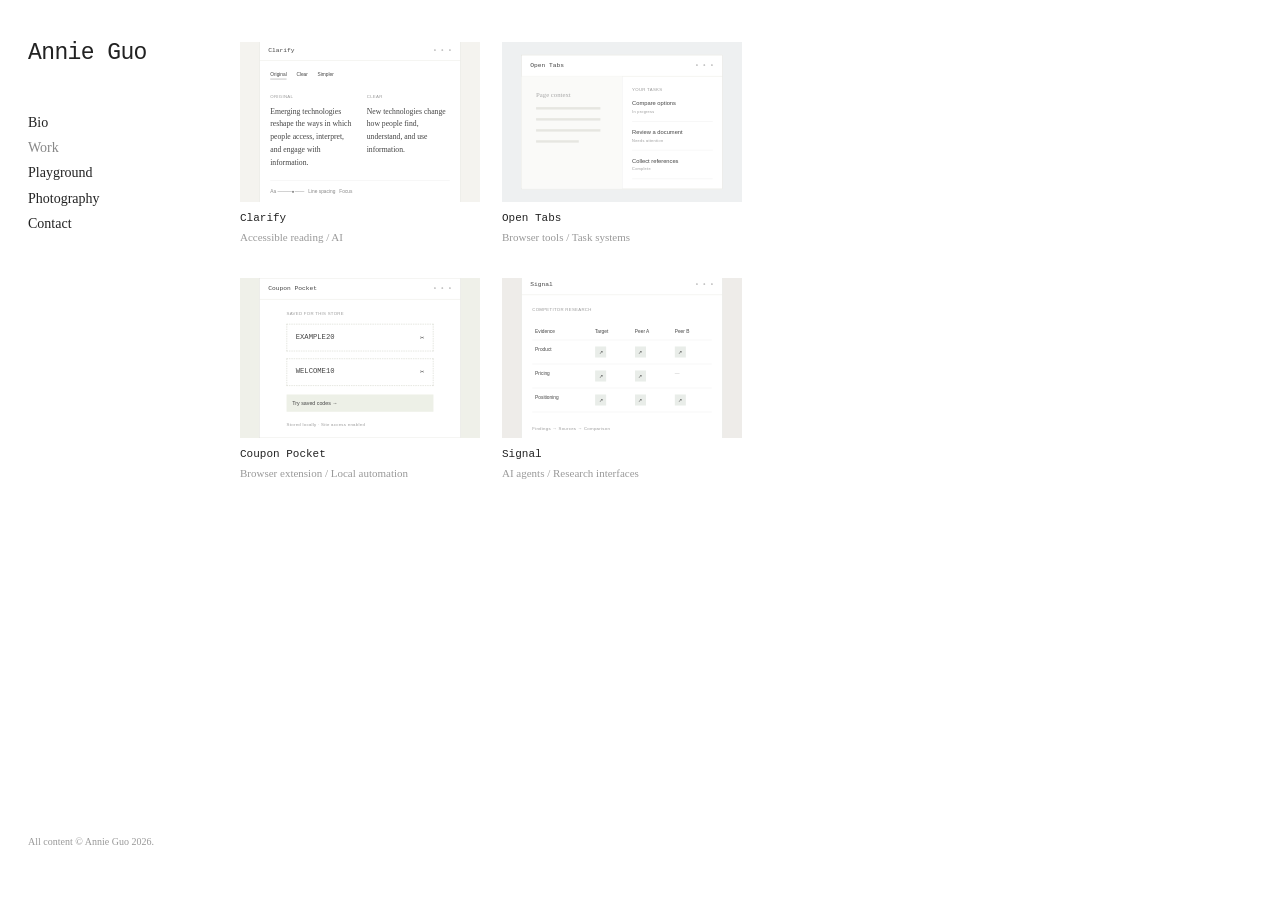
==== index.html @ b492e06e "Publish portfolio with optimized photography" ====
<!doctype html><html lang="en"><head><meta charset="UTF-8"/><meta name="viewport" content="width=device-width, initial-scale=1.0"/><meta name="theme-color" content="#ffffff"/><meta name="description" content="Annie Guo — creative experiments in art, technology and everything in between."/><title>Annie Guo — Selected Experiments</title>  <script type="module" crossorigin src="/assets-index-D9m2FqMk.js"></script>
  <link rel="stylesheet" crossorigin href="/assets-index-Dbm5SiJD.css">
</head><body><div id="root"></div></body></html>
---- assets-index-Dbm5SiJD.css ----
:root{font-family:Arial,Helvetica,sans-serif;color:#222;background:#fff;font-synthesis:none}*{box-sizing:border-box}body{margin:0}button{font:inherit;color:inherit;border:0;background:none;padding:0;text-align:left;cursor:pointer}button:hover{color:#888}button:focus-visible,a:focus-visible{outline:1px solid #888;outline-offset:5px}a{color:inherit}.skip{position:fixed;top:-60px;left:24px;background:#fff;padding:12px;z-index:20}.skip:focus{top:10px}aside{position:fixed;inset:0 auto 0 0;width:220px;padding:40px 28px;display:flex;flex-direction:column;background:#fff}.name{font-size:23px;font-weight:400;letter-spacing:-.6px}nav{margin-top:48px;font-size:14px;line-height:1.3}nav button{display:block;margin-bottom:15px}.project-nav{margin-top:20px}.secondary-nav{margin-top:44px}.active{color:#888}.copyright{margin-top:auto;padding-top:70px;color:#999;font-size:10px;line-height:1.6}main{margin-left:220px;min-height:100svh}.page{max-width:1200px;padding:42px 40px 70px 20px}.works{padding-top:42px}.work-grid{display:grid;grid-template-columns:repeat(3,minmax(0,180px));gap:30px 16px;align-items:start}.work-item{min-width:0}.work-image{position:relative;height:145px}.work-item:nth-child(2) .work-image{height:180px}.work-item:nth-child(3) .work-image{height:132px}.work-label{display:flex;justify-content:space-between;gap:6px;font-size:11px;line-height:1.4;margin-top:9px}.work-label span:last-child{font-size:10px;color:#999}.work-image .sculpture{margin:0;width:75%;height:65%;filter:drop-shadow(5px 10px 8px #0004)}.work-image .orb{width:85px}.work-image .orbit b{border-width:10px}.detail-intro{display:grid;grid-template-columns:1fr 1.1fr;gap:65px;min-height:260px;margin:18px 0 45px}.detail-heading{text-align:right}.detail-heading h1{font-size:40px;line-height:1.05;letter-spacing:-1.4px;margin:0;font-weight:600}.detail-heading p{font-size:13px;color:#999;margin:10px 0}.description{font-size:14px;line-height:1.7;max-width:360px}.description p{margin:0 0 18px}.category{font-size:10px;letter-spacing:1.2px;text-transform:uppercase;color:#888}figure{margin:0;width:55%;max-width:450px}.detail-art{height:340px;position:relative}.detail-art .sculpture{margin:0;width:72%}.detail-art .orb{width:210px}.detail-art .orbit b{border-width:22px}figcaption{display:flex;justify-content:space-between;font-size:11px;margin-top:10px}figcaption span{color:#999}.detail-footer{display:flex;justify-content:space-between;margin-top:55px;font-size:12px;color:#888}.prose{max-width:700px;padding-top:60px}.prose h1{font-size:28px;font-weight:400;letter-spacing:-.5px;margin:0 0 35px}.prose p{font-size:14px;line-height:1.7;max-width:420px;margin-bottom:24px}.prose .eyebrow{font-size:11px;color:#999;margin-bottom:30px}.text-link{font-size:12px;margin-top:16px}.mobile-header{display:none}.art{position:absolute;top:0;right:0;bottom:0;left:0;overflow:hidden;display:grid;place-items:center}.blue{background:radial-gradient(ellipse at 75% 15%,#afb9cc,transparent 65%),linear-gradient(150deg,#242c3d,#7a8ea7 55%,#29384b)}.pink{background:radial-gradient(ellipse at 72% 24%,#d9bfb4,transparent 65%),linear-gradient(130deg,#44323b,#a57f7c 60%,#443d50)}.green{background:radial-gradient(ellipse at 75% 22%,#c9ccb0,transparent 65%),linear-gradient(140deg,#293f39,#809184 60%,#263f39)}.sculpture{position:relative;width:55%;height:65%;margin-left:12%;filter:drop-shadow(24px 50px 35px #0005)}.tabs i{position:absolute;top:8%;right:15%;bottom:8%;left:15%;border:1px solid #fff8;border-radius:3px;background:linear-gradient(145deg,#e5e8ebcc,#8498b077 60%,#c9d1db99);box-shadow:inset 0 0 50px #ffffff25,20px 25px 40px #17233630}.tabs i:nth-child(1){transform:translate(-20%,-12%) rotate(-21deg)}.tabs i:nth-child(2){transform:translate(25%,15%) rotate(17deg)}.tabs i:nth-child(3){transform:rotate(-4deg)}.orbit b{position:absolute;width:75%;height:80%;left:13%;top:10%;border:clamp(15px,4vw,65px) solid #b9766b;border-radius:50%;box-shadow:inset 8px 12px 18px #0003,12px 18px 25px #0003}.orbit b:nth-child(2){transform:rotateX(65deg) rotate(30deg);border-color:#e2af98}.orbit b:nth-child(3){transform:rotateY(65deg) rotate(20deg);border-color:#6f494e}.sphere{display:grid;place-items:center}.orb{width:min(45vw,530px);aspect-ratio:1;border-radius:50%;background:radial-gradient(circle at 32% 24%,#edf1d5,#b8c6a6 20%,#597b66,#142f2a 80%);box-shadow:30px 55px 55px #172f3270}.grain{position:absolute;top:0;right:0;bottom:0;left:0;opacity:.08;background-image:url("data:image/svg+xml,%3Csvg viewBox='0 0 180 180' xmlns='http://www.w3.org/2000/svg'%3E%3Cfilter id='n'%3E%3CfeTurbulence type='fractalNoise' baseFrequency='.85' numOctaves='3' stitchTiles='stitch'/%3E%3C/filter%3E%3Crect width='100%25' height='100%25' opacity='.6' filter='url(%23n)'/%3E%3C/svg%3E");pointer-events:none}@media(max-width:850px){aside{width:180px;padding:30px 20px}.name{font-size:21px}main{margin-left:180px}.page{padding:32px 24px 60px 12px}.work-grid{grid-template-columns:repeat(3,minmax(0,1fr));gap:12px}.work-image{height:115px}.work-item:nth-child(2) .work-image{height:145px}.work-item:nth-child(3) .work-image{height:105px}.work-label,.work-label span{display:block}.detail-intro{gap:30px}.detail-heading h1{font-size:30px}figure{width:75%}}@media(max-width:580px){aside{width:135px;padding:27px 16px}.name{font-size:19px}nav{font-size:12px;margin-top:35px}nav button{margin-bottom:16px}.secondary-nav{margin-top:35px}.copyright{font-size:9px}main{margin-left:135px}.page{padding:28px 17px 50px 6px}.work-grid{grid-template-columns:repeat(2,minmax(0,1fr));gap:22px 10px}.work-image{height:95px}.work-item:nth-child(2) .work-image{height:115px}.work-item:nth-child(3) .work-image{height:90px}.work-image .orb{width:55px}.work-image .orbit b{border-width:6px}.work-label{font-size:10px}.detail-intro{display:flex;flex-direction:column-reverse;gap:25px;min-height:0;margin:0 0 32px}.detail-heading{text-align:left}.detail-heading h1{font-size:27px}.description{font-size:12px}.category{font-size:9px}figure{width:100%}.detail-art{height:240px}.detail-art .orb{width:130px}.detail-art .orbit b{border-width:13px}.prose h1{font-size:25px}.prose p{font-size:12px}.detail-footer{gap:15px;font-size:10px}}:root{font-family:Times New Roman,Times,serif}.name,h1,h2,h3,.work-label span:first-child{font-family:Courier New,Courier,monospace}nav button{margin-bottom:7px}.work-grid{grid-template-columns:repeat(2,minmax(0,240px));gap:32px 22px}.work-image,.work-item:nth-child(2) .work-image,.work-item:nth-child(3) .work-image{height:160px}.case-cover{height:100%;background:#f4f3ef;padding:20px;display:flex;flex-direction:column;justify-content:space-between;color:#555}.work-item:nth-child(2) .case-cover{background:#eef0f1}.work-item:nth-child(3) .case-cover{background:#eff0e9}.work-item:nth-child(4) .case-cover{background:#eeece9}.cover-mark{font:40px Courier New,monospace}.cover-title{font:12px Courier New,monospace}.work-label,.work-label span{display:block}.work-label span:last-child{margin-top:4px;font-size:11px}.detail-intro{min-height:0;margin-bottom:40px}.case-flow{display:flex;gap:22px;align-items:center;padding:25px 0;border-block:1px solid #e8e8e8;color:#777;font:12px Courier New,monospace;flex-wrap:wrap}.case-content{max-width:620px;padding-top:20px}.case-content section{margin:30px 0}.case-content h2{font-size:15px;font-weight:400;margin:0 0 12px}.case-content p{font-size:15px;line-height:1.75;margin:0}.source-link{font-size:13px;text-underline-offset:4px}.source-link:hover{color:#888}@media(max-width:580px){.work-grid{grid-template-columns:1fr;gap:25px}.work-image,.work-item:nth-child(2) .work-image,.work-item:nth-child(3) .work-image{height:145px}.case-flow{gap:12px;font-size:10px}.case-content p,.case-content h2{font-size:13px}}.case-cover{padding:12px;justify-content:center;overflow:hidden}.interface-preview{background:#fff;border:1px solid #deded8;color:#444;font:12px Arial,sans-serif;width:100%;text-align:left}.preview-top{display:flex;justify-content:space-between;border-bottom:1px solid #e8e8e2;padding:14px 18px;font:13px Courier New,monospace}.interface-preview small{font-size:9px;letter-spacing:.6px;color:#999}.reader-preview,.coupon-preview,.signal-preview{padding:22px}.preview-modes{display:flex;gap:20px;font-size:10px;margin-bottom:28px}.preview-modes b{font-weight:400;border-bottom:1px solid #888;padding-bottom:4px}.reader-columns{display:grid;grid-template-columns:1fr 1fr;gap:28px}.reader-columns p{font:16px/1.65 Times New Roman,serif;margin:12px 0 25px}.preview-controls{font-size:10px;color:#888;border-top:1px solid #eee;padding-top:15px}.tabs-preview{display:grid;grid-template-columns:1fr 1fr;min-height:230px}.browser-paper{padding:30px;color:#aaa;font:14px Times New Roman,serif;background:#fafaf8}.browser-paper i{display:block;height:5px;background:#e6e6e1;margin-top:18px;width:90%}.browser-paper i:last-child{width:60%}.task-panel{padding:20px;border-left:1px solid #eee}.task-example{padding:15px 0;border-bottom:1px solid #eee}.task-example span,.task-example small{display:block}.task-example small{margin-top:6px;font-size:8px}.coupon-preview{max-width:350px;margin:auto}.coupon-ticket{border:1px dashed #c8cbbd;padding:18px;margin:15px 0;display:flex;justify-content:space-between;font:15px Courier New,monospace}.preview-action{padding:12px;background:#edf0e7;margin:18px 0;font-size:11px}.evidence-table{display:grid;grid-template-columns:1.5fr repeat(3,1fr);margin:20px 0 26px}.evidence-table>div{border-bottom:1px solid #eee;padding:13px 6px;font-size:10px}.evidence-dot{display:inline-grid;place-items:center;background:#e9ede9;width:23px;height:23px}.no-evidence{color:#bbb}.case-visual{width:100%;max-width:660px;margin:0 0 35px;background:#f4f3ef;padding:25px}.case-visual figcaption{color:#888;font-size:10px;margin-top:14px}.work-image .interface-preview{width:420px;flex-shrink:0;transform:scale(.48);transform-origin:center}.work-image .case-cover{align-items:center}.work-image .reader-columns p{font-size:16px}.work-image .interface-preview{pointer-events:none}@media(max-width:580px){.case-visual{padding:10px}.reader-preview,.coupon-preview,.signal-preview{padding:12px}.reader-columns{gap:12px}.reader-columns p{font-size:12px}.preview-top{padding:12px;font-size:11px}.preview-modes{gap:12px;font-size:9px}.tabs-preview{grid-template-columns:1fr}.browser-paper{display:none}.task-panel{border:0;padding:15px}.evidence-table>div{font-size:8px;padding:10px 2px}.evidence-dot{width:16px;height:16px}.case-visual figcaption{font-size:9px}.work-image .interface-preview{transform:scale(.42)}.work-image .tabs-preview{grid-template-columns:1fr 1fr}.work-image .browser-paper{display:block}}.series-card{display:block;width:240px;max-width:100%}.series-card img{display:block;width:100%;height:auto}.series-card>span{display:block;font:13px Courier New,monospace;margin-top:12px}.series-card small{display:block;color:#999;font-size:11px;margin-top:6px}.series-heading{display:flex;align-items:baseline;justify-content:space-between;gap:20px;margin-bottom:40px}.series-heading h1{font-size:28px;font-weight:400;margin:0}.series-heading>span{font-size:12px;color:#999}.photo-grid{display:grid;grid-template-columns:repeat(3,minmax(0,1fr));align-items:start;gap:30px 24px}.photo-grid figure{width:100%;max-width:none;margin:0}.photo-grid img{display:block;width:100%;height:auto}.photo-grid a{display:block}.photo-grid figcaption{font-size:10px;color:#999;margin-top:9px}@media(max-width:850px){.photo-grid{grid-template-columns:repeat(2,minmax(0,1fr));gap:24px 15px}}@media(max-width:580px){.photo-grid{grid-template-columns:1fr;gap:26px}.series-heading{display:block;margin-bottom:28px}.series-heading h1{font-size:23px;margin-bottom:10px}}.series-intro{max-width:660px;margin:0 0 42px;font-size:15px;line-height:1.75}.series-intro p{margin:0 0 22px}@media(max-width:580px){.series-intro{font-size:13px}}.description,.prose p,.case-content p,.series-intro{line-height:1.4}.playground-art{width:100%;max-width:440px;margin:0}.playground-art img{display:block;width:100%;height:auto}.playground-art figcaption{font:13px Courier New,Courier,monospace;margin-top:12px}.playground-art a{display:block}.playground-art{max-width:240px}.playground-art a{padding:18px;background:#fff;border:1px solid #eee;box-shadow:0 2px 7px #00000008}.playground{display:grid;grid-template-columns:repeat(2,minmax(0,240px));gap:36px 28px;align-items:start}.reshape-cover{aspect-ratio:1;background:#080a0b;position:relative;display:grid;place-items:center;overflow:hidden}.reshape-form{width:65%;aspect-ratio:1;border:1px solid #b6c8cc;border-radius:43% 57% 60% 40%;box-shadow:inset 8px 0 24px #94b4ba55,0 0 22px #91aebc22;background:repeating-radial-gradient(ellipse at 45% 50%,transparent 0 4px,#a1bfc64d 5px,transparent 6px 9px);transform:rotate(-25deg)}.reshape-cover-label{position:absolute;bottom:14px;left:14px;color:#aaa;font:10px Courier New,monospace}.reshape-project p{font-size:12px;line-height:1.4;color:#888;margin-top:8px}@media(max-width:580px){.playground{grid-template-columns:minmax(0,240px)}}.reshape-live{position:relative;aspect-ratio:1;overflow:hidden;background:#050505}.reshape-live iframe{position:absolute;width:800px;height:800px;max-width:none;border:0;left:50%;top:50%;transform:translate(-50%,-50%) scale(.3);pointer-events:none}.reshape-live .reshape-cover-label{pointer-events:none;background:#050505;padding:4px 6px;left:8px;bottom:8px}
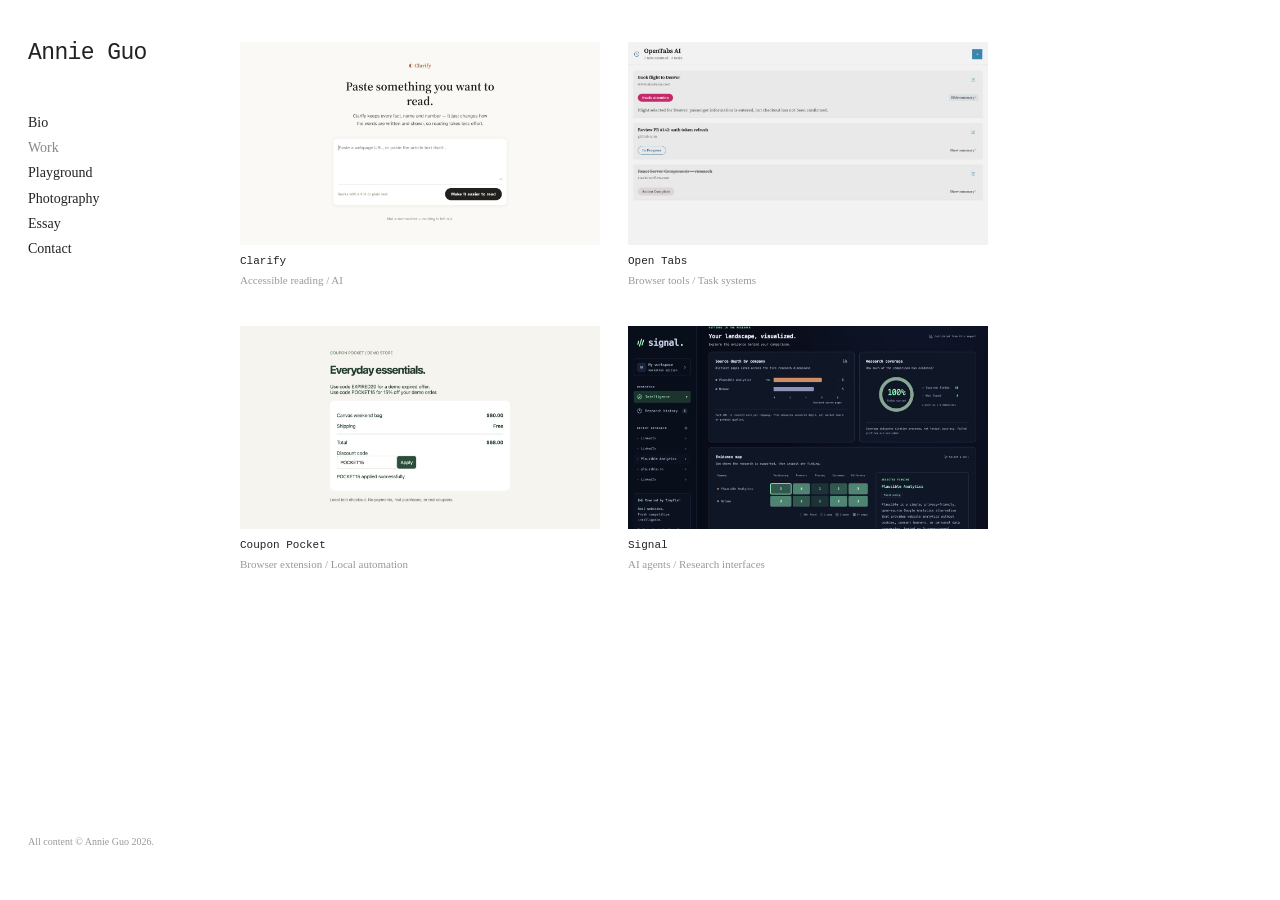
==== commit 44b1f641: "Update portfolio with actual app visuals, essay and bio" ====
--- a/index.html
+++ b/index.html
@@ -1,3 +1,3 @@
-<!doctype html><html lang="en"><head><meta charset="UTF-8"/><meta name="viewport" content="width=device-width, initial-scale=1.0"/><meta name="theme-color" content="#ffffff"/><meta name="description" content="Annie Guo — creative experiments in art, technology and everything in between."/><title>Annie Guo — Selected Experiments</title>  <script type="module" crossorigin src="/assets-index-D9m2FqMk.js"></script>
-  <link rel="stylesheet" crossorigin href="/assets-index-Dbm5SiJD.css">
+<!doctype html><html lang="en"><head><meta charset="UTF-8"/><meta name="viewport" content="width=device-width, initial-scale=1.0"/><meta name="theme-color" content="#ffffff"/><meta name="description" content="Annie Guo — creative experiments in art, technology and everything in between."/><title>Annie Guo — Selected Experiments</title>  <script type="module" crossorigin src="/assets-index-DpKzchye.js"></script>
+  <link rel="stylesheet" crossorigin href="/assets-index-Dti54Yj_.css">
 </head><body><div id="root"></div></body></html>
--- a/assets-index-Dti54Yj_.css
+++ b/assets-index-Dti54Yj_.css
@@ -0,0 +1 @@
+:root{font-family:Arial,Helvetica,sans-serif;color:#222;background:#fff;font-synthesis:none}*{box-sizing:border-box}body{margin:0}button{font:inherit;color:inherit;border:0;background:none;padding:0;text-align:left;cursor:pointer}button:hover{color:#888}button:focus-visible,a:focus-visible{outline:1px solid #888;outline-offset:5px}a{color:inherit}.skip{position:fixed;top:-60px;left:24px;background:#fff;padding:12px;z-index:20}.skip:focus{top:10px}aside{position:fixed;inset:0 auto 0 0;width:220px;padding:40px 28px;display:flex;flex-direction:column;background:#fff}.name{font-size:23px;font-weight:400;letter-spacing:-.6px}nav{margin-top:48px;font-size:14px;line-height:1.3}nav button{display:block;margin-bottom:15px}.project-nav{margin-top:20px}.secondary-nav{margin-top:44px}.active{color:#888}.copyright{margin-top:auto;padding-top:70px;color:#999;font-size:10px;line-height:1.6}main{margin-left:220px;min-height:100svh}.page{max-width:1200px;padding:42px 40px 70px 20px}.works{padding-top:42px}.work-grid{display:grid;grid-template-columns:repeat(3,minmax(0,180px));gap:30px 16px;align-items:start}.work-item{min-width:0}.work-image{position:relative;height:145px}.work-item:nth-child(2) .work-image{height:180px}.work-item:nth-child(3) .work-image{height:132px}.work-label{display:flex;justify-content:space-between;gap:6px;font-size:11px;line-height:1.4;margin-top:9px}.work-label span:last-child{font-size:10px;color:#999}.work-image .sculpture{margin:0;width:75%;height:65%;filter:drop-shadow(5px 10px 8px #0004)}.work-image .orb{width:85px}.work-image .orbit b{border-width:10px}.detail-intro{display:grid;grid-template-columns:1fr 1.1fr;gap:65px;min-height:260px;margin:18px 0 45px}.detail-heading{text-align:right}.detail-heading h1{font-size:40px;line-height:1.05;letter-spacing:-1.4px;margin:0;font-weight:600}.detail-heading p{font-size:13px;color:#999;margin:10px 0}.description{font-size:14px;line-height:1.7;max-width:360px}.description p{margin:0 0 18px}.category{font-size:10px;letter-spacing:1.2px;text-transform:uppercase;color:#888}figure{margin:0;width:55%;max-width:450px}.detail-art{height:340px;position:relative}.detail-art .sculpture{margin:0;width:72%}.detail-art .orb{width:210px}.detail-art .orbit b{border-width:22px}figcaption{display:flex;justify-content:space-between;font-size:11px;margin-top:10px}figcaption span{color:#999}.detail-footer{display:flex;justify-content:space-between;margin-top:55px;font-size:12px;color:#888}.prose{max-width:700px;padding-top:60px}.prose h1{font-size:28px;font-weight:400;letter-spacing:-.5px;margin:0 0 35px}.prose p{font-size:14px;line-height:1.7;max-width:420px;margin-bottom:24px}.prose .eyebrow{font-size:11px;color:#999;margin-bottom:30px}.text-link{font-size:12px;margin-top:16px}.mobile-header{display:none}.art{position:absolute;top:0;right:0;bottom:0;left:0;overflow:hidden;display:grid;place-items:center}.blue{background:radial-gradient(ellipse at 75% 15%,#afb9cc,transparent 65%),linear-gradient(150deg,#242c3d,#7a8ea7 55%,#29384b)}.pink{background:radial-gradient(ellipse at 72% 24%,#d9bfb4,transparent 65%),linear-gradient(130deg,#44323b,#a57f7c 60%,#443d50)}.green{background:radial-gradient(ellipse at 75% 22%,#c9ccb0,transparent 65%),linear-gradient(140deg,#293f39,#809184 60%,#263f39)}.sculpture{position:relative;width:55%;height:65%;margin-left:12%;filter:drop-shadow(24px 50px 35px #0005)}.tabs i{position:absolute;top:8%;right:15%;bottom:8%;left:15%;border:1px solid #fff8;border-radius:3px;background:linear-gradient(145deg,#e5e8ebcc,#8498b077 60%,#c9d1db99);box-shadow:inset 0 0 50px #ffffff25,20px 25px 40px #17233630}.tabs i:nth-child(1){transform:translate(-20%,-12%) rotate(-21deg)}.tabs i:nth-child(2){transform:translate(25%,15%) rotate(17deg)}.tabs i:nth-child(3){transform:rotate(-4deg)}.orbit b{position:absolute;width:75%;height:80%;left:13%;top:10%;border:clamp(15px,4vw,65px) solid #b9766b;border-radius:50%;box-shadow:inset 8px 12px 18px #0003,12px 18px 25px #0003}.orbit b:nth-child(2){transform:rotateX(65deg) rotate(30deg);border-color:#e2af98}.orbit b:nth-child(3){transform:rotateY(65deg) rotate(20deg);border-color:#6f494e}.sphere{display:grid;place-items:center}.orb{width:min(45vw,530px);aspect-ratio:1;border-radius:50%;background:radial-gradient(circle at 32% 24%,#edf1d5,#b8c6a6 20%,#597b66,#142f2a 80%);box-shadow:30px 55px 55px #172f3270}.grain{position:absolute;top:0;right:0;bottom:0;left:0;opacity:.08;background-image:url("data:image/svg+xml,%3Csvg viewBox='0 0 180 180' xmlns='http://www.w3.org/2000/svg'%3E%3Cfilter id='n'%3E%3CfeTurbulence type='fractalNoise' baseFrequency='.85' numOctaves='3' stitchTiles='stitch'/%3E%3C/filter%3E%3Crect width='100%25' height='100%25' opacity='.6' filter='url(%23n)'/%3E%3C/svg%3E");pointer-events:none}@media(max-width:850px){aside{width:180px;padding:30px 20px}.name{font-size:21px}main{margin-left:180px}.page{padding:32px 24px 60px 12px}.work-grid{grid-template-columns:repeat(3,minmax(0,1fr));gap:12px}.work-image{height:115px}.work-item:nth-child(2) .work-image{height:145px}.work-item:nth-child(3) .work-image{height:105px}.work-label,.work-label span{display:block}.detail-intro{gap:30px}.detail-heading h1{font-size:30px}figure{width:75%}}@media(max-width:580px){aside{width:135px;padding:27px 16px}.name{font-size:19px}nav{font-size:12px;margin-top:35px}nav button{margin-bottom:16px}.secondary-nav{margin-top:35px}.copyright{font-size:9px}main{margin-left:135px}.page{padding:28px 17px 50px 6px}.work-grid{grid-template-columns:repeat(2,minmax(0,1fr));gap:22px 10px}.work-image{height:95px}.work-item:nth-child(2) .work-image{height:115px}.work-item:nth-child(3) .work-image{height:90px}.work-image .orb{width:55px}.work-image .orbit b{border-width:6px}.work-label{font-size:10px}.detail-intro{display:flex;flex-direction:column-reverse;gap:25px;min-height:0;margin:0 0 32px}.detail-heading{text-align:left}.detail-heading h1{font-size:27px}.description{font-size:12px}.category{font-size:9px}figure{width:100%}.detail-art{height:240px}.detail-art .orb{width:130px}.detail-art .orbit b{border-width:13px}.prose h1{font-size:25px}.prose p{font-size:12px}.detail-footer{gap:15px;font-size:10px}}:root{font-family:Times New Roman,Times,serif}.name,h1,h2,h3,.work-label span:first-child{font-family:Courier New,Courier,monospace}nav button{margin-bottom:7px}.work-grid{grid-template-columns:repeat(2,minmax(0,240px));gap:32px 22px}.work-image,.work-item:nth-child(2) .work-image,.work-item:nth-child(3) .work-image{height:160px}.case-cover{height:100%;background:#f4f3ef;padding:20px;display:flex;flex-direction:column;justify-content:space-between;color:#555}.work-item:nth-child(2) .case-cover{background:#eef0f1}.work-item:nth-child(3) .case-cover{background:#eff0e9}.work-item:nth-child(4) .case-cover{background:#eeece9}.cover-mark{font:40px Courier New,monospace}.cover-title{font:12px Courier New,monospace}.work-label,.work-label span{display:block}.work-label span:last-child{margin-top:4px;font-size:11px}.detail-intro{min-height:0;margin-bottom:40px}.case-flow{display:flex;gap:22px;align-items:center;padding:25px 0;border-block:1px solid #e8e8e8;color:#777;font:12px Courier New,monospace;flex-wrap:wrap}.case-content{max-width:620px;padding-top:20px}.case-content section{margin:30px 0}.case-content h2{font-size:15px;font-weight:400;margin:0 0 12px}.case-content p{font-size:15px;line-height:1.75;margin:0}.source-link{font-size:13px;text-underline-offset:4px}.source-link:hover{color:#888}@media(max-width:580px){.work-grid{grid-template-columns:1fr;gap:25px}.work-image,.work-item:nth-child(2) .work-image,.work-item:nth-child(3) .work-image{height:145px}.case-flow{gap:12px;font-size:10px}.case-content p,.case-content h2{font-size:13px}}.case-cover{padding:12px;justify-content:center;overflow:hidden}.interface-preview{background:#fff;border:1px solid #deded8;color:#444;font:12px Arial,sans-serif;width:100%;text-align:left}.preview-top{display:flex;justify-content:space-between;border-bottom:1px solid #e8e8e2;padding:14px 18px;font:13px Courier New,monospace}.interface-preview small{font-size:9px;letter-spacing:.6px;color:#999}.reader-preview,.coupon-preview,.signal-preview{padding:22px}.preview-modes{display:flex;gap:20px;font-size:10px;margin-bottom:28px}.preview-modes b{font-weight:400;border-bottom:1px solid #888;padding-bottom:4px}.reader-columns{display:grid;grid-template-columns:1fr 1fr;gap:28px}.reader-columns p{font:16px/1.65 Times New Roman,serif;margin:12px 0 25px}.preview-controls{font-size:10px;color:#888;border-top:1px solid #eee;padding-top:15px}.tabs-preview{display:grid;grid-template-columns:1fr 1fr;min-height:230px}.browser-paper{padding:30px;color:#aaa;font:14px Times New Roman,serif;background:#fafaf8}.browser-paper i{display:block;height:5px;background:#e6e6e1;margin-top:18px;width:90%}.browser-paper i:last-child{width:60%}.task-panel{padding:20px;border-left:1px solid #eee}.task-example{padding:15px 0;border-bottom:1px solid #eee}.task-example span,.task-example small{display:block}.task-example small{margin-top:6px;font-size:8px}.coupon-preview{max-width:350px;margin:auto}.coupon-ticket{border:1px dashed #c8cbbd;padding:18px;margin:15px 0;display:flex;justify-content:space-between;font:15px Courier New,monospace}.preview-action{padding:12px;background:#edf0e7;margin:18px 0;font-size:11px}.evidence-table{display:grid;grid-template-columns:1.5fr repeat(3,1fr);margin:20px 0 26px}.evidence-table>div{border-bottom:1px solid #eee;padding:13px 6px;font-size:10px}.evidence-dot{display:inline-grid;place-items:center;background:#e9ede9;width:23px;height:23px}.no-evidence{color:#bbb}.case-visual{width:100%;max-width:660px;margin:0 0 35px;background:#f4f3ef;padding:25px}.case-visual figcaption{color:#888;font-size:10px;margin-top:14px}.work-image .interface-preview{width:420px;flex-shrink:0;transform:scale(.48);transform-origin:center}.work-image .case-cover{align-items:center}.work-image .reader-columns p{font-size:16px}.work-image .interface-preview{pointer-events:none}@media(max-width:580px){.case-visual{padding:10px}.reader-preview,.coupon-preview,.signal-preview{padding:12px}.reader-columns{gap:12px}.reader-columns p{font-size:12px}.preview-top{padding:12px;font-size:11px}.preview-modes{gap:12px;font-size:9px}.tabs-preview{grid-template-columns:1fr}.browser-paper{display:none}.task-panel{border:0;padding:15px}.evidence-table>div{font-size:8px;padding:10px 2px}.evidence-dot{width:16px;height:16px}.case-visual figcaption{font-size:9px}.work-image .interface-preview{transform:scale(.42)}.work-image .tabs-preview{grid-template-columns:1fr 1fr}.work-image .browser-paper{display:block}}.series-card{display:block;width:240px;max-width:100%}.series-card img{display:block;width:100%;height:auto}.series-card>span{display:block;font:13px Courier New,monospace;margin-top:12px}.series-card small{display:block;color:#999;font-size:11px;margin-top:6px}.series-heading{display:flex;align-items:baseline;justify-content:space-between;gap:20px;margin-bottom:40px}.series-heading h1{font-size:28px;font-weight:400;margin:0}.series-heading>span{font-size:12px;color:#999}.photo-grid{display:grid;grid-template-columns:repeat(3,minmax(0,1fr));align-items:start;gap:30px 24px}.photo-grid figure{width:100%;max-width:none;margin:0}.photo-grid img{display:block;width:100%;height:auto}.photo-grid a{display:block}.photo-grid figcaption{font-size:10px;color:#999;margin-top:9px}@media(max-width:850px){.photo-grid{grid-template-columns:repeat(2,minmax(0,1fr));gap:24px 15px}}@media(max-width:580px){.photo-grid{grid-template-columns:1fr;gap:26px}.series-heading{display:block;margin-bottom:28px}.series-heading h1{font-size:23px;margin-bottom:10px}}.series-intro{max-width:660px;margin:0 0 42px;font-size:15px;line-height:1.75}.series-intro p{margin:0 0 22px}@media(max-width:580px){.series-intro{font-size:13px}}.description,.prose p,.case-content p,.series-intro{line-height:1.4}.playground-art{width:100%;max-width:440px;margin:0}.playground-art img{display:block;width:100%;height:auto}.playground-art figcaption{font:13px Courier New,Courier,monospace;margin-top:12px}.playground-art a{display:block}.playground-art{max-width:240px}.playground-art a{padding:18px;background:#fff;border:1px solid #eee;box-shadow:0 2px 7px #00000008}.playground{display:grid;grid-template-columns:repeat(2,minmax(0,240px));gap:36px 28px;align-items:start}.reshape-cover{aspect-ratio:1;background:#080a0b;position:relative;display:grid;place-items:center;overflow:hidden}.reshape-form{width:65%;aspect-ratio:1;border:1px solid #b6c8cc;border-radius:43% 57% 60% 40%;box-shadow:inset 8px 0 24px #94b4ba55,0 0 22px #91aebc22;background:repeating-radial-gradient(ellipse at 45% 50%,transparent 0 4px,#a1bfc64d 5px,transparent 6px 9px);transform:rotate(-25deg)}.reshape-cover-label{position:absolute;bottom:14px;left:14px;color:#aaa;font:10px Courier New,monospace}.reshape-project p{font-size:12px;line-height:1.4;color:#888;margin-top:8px}@media(max-width:580px){.playground{grid-template-columns:minmax(0,240px)}}.reshape-live{position:relative;aspect-ratio:1;overflow:hidden;background:#050505}.reshape-live iframe{position:absolute;width:800px;height:800px;max-width:none;border:0;left:50%;top:50%;transform:translate(-50%,-50%) scale(.3);pointer-events:none}.reshape-live .reshape-cover-label{pointer-events:none;background:#050505;padding:4px 6px;left:8px;bottom:8px}.work-grid{grid-template-columns:repeat(2,minmax(0,360px));gap:38px 28px}.work-image,.work-item:nth-child(2) .work-image,.work-item:nth-child(3) .work-image{height:245px}.work-image .interface-preview{transform:scale(.72)}.reshape-project a{padding:0;border:0;box-shadow:none;background:transparent}@media(max-width:850px){.work-grid{grid-template-columns:minmax(0,360px)}}@media(max-width:580px){.work-grid{grid-template-columns:minmax(0,1fr)}.work-image,.work-item:nth-child(2) .work-image,.work-item:nth-child(3) .work-image{height:210px}.work-image .interface-preview{transform:scale(.6)}}.essay section{margin:0 0 40px}.essay h2{font-size:16px;font-weight:400;margin:0}.essay h3{font-size:14px;font-weight:400;margin:30px 0 12px}.reading-list{list-style:none;padding:0;margin:0;font-size:14px;line-height:1.4}.reading-list li{margin:0 0 10px}.bio-interests{font-family:Courier New,Courier,monospace}.app-screenshot{display:block;width:100%;height:auto}.work-image,.work-item:nth-child(2) .work-image,.work-item:nth-child(3) .work-image{height:auto;aspect-ratio:16/9;overflow:hidden}.work-image .app-screenshot{height:100%;object-fit:contain}.case-visual{max-width:960px;padding:0;background:none}.case-visual a{display:block}.case-visual figcaption{line-height:1.4}
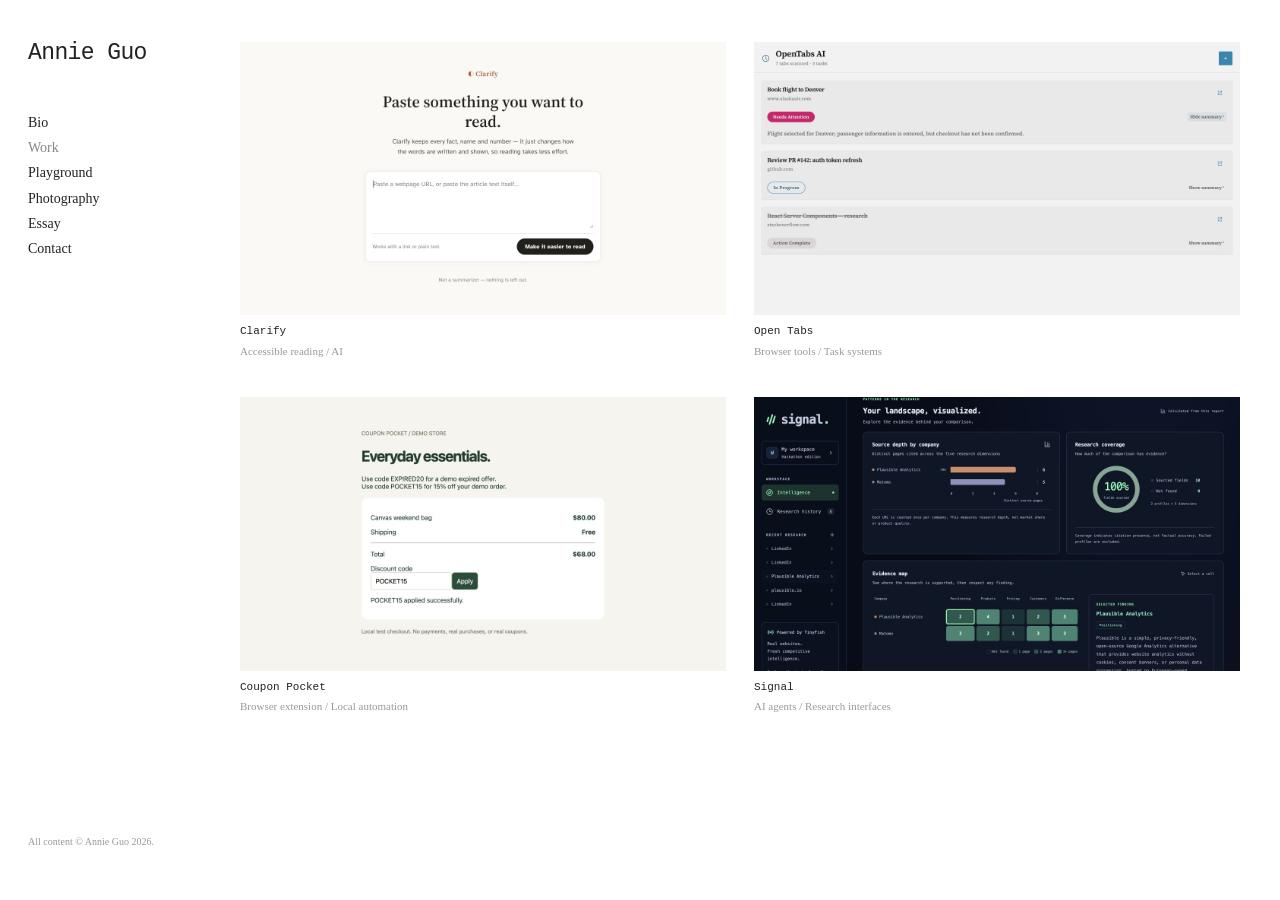
==== commit 7740a446: "Enlarge project covers in Work gallery" ====
--- a/index.html
+++ b/index.html
@@ -1,3 +1,3 @@
-<!doctype html><html lang="en"><head><meta charset="UTF-8"/><meta name="viewport" content="width=device-width, initial-scale=1.0"/><meta name="theme-color" content="#ffffff"/><meta name="description" content="Annie Guo — creative experiments in art, technology and everything in between."/><title>Annie Guo — Selected Experiments</title>  <script type="module" crossorigin src="/assets-index-DpKzchye.js"></script>
-  <link rel="stylesheet" crossorigin href="/assets-index-Dti54Yj_.css">
+<!doctype html><html lang="en"><head><meta charset="UTF-8"/><meta name="viewport" content="width=device-width, initial-scale=1.0"/><meta name="theme-color" content="#ffffff"/><meta name="description" content="Annie Guo — creative experiments in art, technology and everything in between."/><title>Annie Guo — Selected Experiments</title>  <script type="module" crossorigin src="/assets-index-CwEUhowM.js"></script>
+  <link rel="stylesheet" crossorigin href="/assets-index-C_mYCQfW.css">
 </head><body><div id="root"></div></body></html>
--- a/assets-index-C_mYCQfW.css
+++ b/assets-index-C_mYCQfW.css
@@ -0,0 +1 @@
+:root{font-family:Arial,Helvetica,sans-serif;color:#222;background:#fff;font-synthesis:none}*{box-sizing:border-box}body{margin:0}button{font:inherit;color:inherit;border:0;background:none;padding:0;text-align:left;cursor:pointer}button:hover{color:#888}button:focus-visible,a:focus-visible{outline:1px solid #888;outline-offset:5px}a{color:inherit}.skip{position:fixed;top:-60px;left:24px;background:#fff;padding:12px;z-index:20}.skip:focus{top:10px}aside{position:fixed;inset:0 auto 0 0;width:220px;padding:40px 28px;display:flex;flex-direction:column;background:#fff}.name{font-size:23px;font-weight:400;letter-spacing:-.6px}nav{margin-top:48px;font-size:14px;line-height:1.3}nav button{display:block;margin-bottom:15px}.project-nav{margin-top:20px}.secondary-nav{margin-top:44px}.active{color:#888}.copyright{margin-top:auto;padding-top:70px;color:#999;font-size:10px;line-height:1.6}main{margin-left:220px;min-height:100svh}.page{max-width:1200px;padding:42px 40px 70px 20px}.works{padding-top:42px}.work-grid{display:grid;grid-template-columns:repeat(3,minmax(0,180px));gap:30px 16px;align-items:start}.work-item{min-width:0}.work-image{position:relative;height:145px}.work-item:nth-child(2) .work-image{height:180px}.work-item:nth-child(3) .work-image{height:132px}.work-label{display:flex;justify-content:space-between;gap:6px;font-size:11px;line-height:1.4;margin-top:9px}.work-label span:last-child{font-size:10px;color:#999}.work-image .sculpture{margin:0;width:75%;height:65%;filter:drop-shadow(5px 10px 8px #0004)}.work-image .orb{width:85px}.work-image .orbit b{border-width:10px}.detail-intro{display:grid;grid-template-columns:1fr 1.1fr;gap:65px;min-height:260px;margin:18px 0 45px}.detail-heading{text-align:right}.detail-heading h1{font-size:40px;line-height:1.05;letter-spacing:-1.4px;margin:0;font-weight:600}.detail-heading p{font-size:13px;color:#999;margin:10px 0}.description{font-size:14px;line-height:1.7;max-width:360px}.description p{margin:0 0 18px}.category{font-size:10px;letter-spacing:1.2px;text-transform:uppercase;color:#888}figure{margin:0;width:55%;max-width:450px}.detail-art{height:340px;position:relative}.detail-art .sculpture{margin:0;width:72%}.detail-art .orb{width:210px}.detail-art .orbit b{border-width:22px}figcaption{display:flex;justify-content:space-between;font-size:11px;margin-top:10px}figcaption span{color:#999}.detail-footer{display:flex;justify-content:space-between;margin-top:55px;font-size:12px;color:#888}.prose{max-width:700px;padding-top:60px}.prose h1{font-size:28px;font-weight:400;letter-spacing:-.5px;margin:0 0 35px}.prose p{font-size:14px;line-height:1.7;max-width:420px;margin-bottom:24px}.prose .eyebrow{font-size:11px;color:#999;margin-bottom:30px}.text-link{font-size:12px;margin-top:16px}.mobile-header{display:none}.art{position:absolute;top:0;right:0;bottom:0;left:0;overflow:hidden;display:grid;place-items:center}.blue{background:radial-gradient(ellipse at 75% 15%,#afb9cc,transparent 65%),linear-gradient(150deg,#242c3d,#7a8ea7 55%,#29384b)}.pink{background:radial-gradient(ellipse at 72% 24%,#d9bfb4,transparent 65%),linear-gradient(130deg,#44323b,#a57f7c 60%,#443d50)}.green{background:radial-gradient(ellipse at 75% 22%,#c9ccb0,transparent 65%),linear-gradient(140deg,#293f39,#809184 60%,#263f39)}.sculpture{position:relative;width:55%;height:65%;margin-left:12%;filter:drop-shadow(24px 50px 35px #0005)}.tabs i{position:absolute;top:8%;right:15%;bottom:8%;left:15%;border:1px solid #fff8;border-radius:3px;background:linear-gradient(145deg,#e5e8ebcc,#8498b077 60%,#c9d1db99);box-shadow:inset 0 0 50px #ffffff25,20px 25px 40px #17233630}.tabs i:nth-child(1){transform:translate(-20%,-12%) rotate(-21deg)}.tabs i:nth-child(2){transform:translate(25%,15%) rotate(17deg)}.tabs i:nth-child(3){transform:rotate(-4deg)}.orbit b{position:absolute;width:75%;height:80%;left:13%;top:10%;border:clamp(15px,4vw,65px) solid #b9766b;border-radius:50%;box-shadow:inset 8px 12px 18px #0003,12px 18px 25px #0003}.orbit b:nth-child(2){transform:rotateX(65deg) rotate(30deg);border-color:#e2af98}.orbit b:nth-child(3){transform:rotateY(65deg) rotate(20deg);border-color:#6f494e}.sphere{display:grid;place-items:center}.orb{width:min(45vw,530px);aspect-ratio:1;border-radius:50%;background:radial-gradient(circle at 32% 24%,#edf1d5,#b8c6a6 20%,#597b66,#142f2a 80%);box-shadow:30px 55px 55px #172f3270}.grain{position:absolute;top:0;right:0;bottom:0;left:0;opacity:.08;background-image:url("data:image/svg+xml,%3Csvg viewBox='0 0 180 180' xmlns='http://www.w3.org/2000/svg'%3E%3Cfilter id='n'%3E%3CfeTurbulence type='fractalNoise' baseFrequency='.85' numOctaves='3' stitchTiles='stitch'/%3E%3C/filter%3E%3Crect width='100%25' height='100%25' opacity='.6' filter='url(%23n)'/%3E%3C/svg%3E");pointer-events:none}@media(max-width:850px){aside{width:180px;padding:30px 20px}.name{font-size:21px}main{margin-left:180px}.page{padding:32px 24px 60px 12px}.work-grid{grid-template-columns:repeat(3,minmax(0,1fr));gap:12px}.work-image{height:115px}.work-item:nth-child(2) .work-image{height:145px}.work-item:nth-child(3) .work-image{height:105px}.work-label,.work-label span{display:block}.detail-intro{gap:30px}.detail-heading h1{font-size:30px}figure{width:75%}}@media(max-width:580px){aside{width:135px;padding:27px 16px}.name{font-size:19px}nav{font-size:12px;margin-top:35px}nav button{margin-bottom:16px}.secondary-nav{margin-top:35px}.copyright{font-size:9px}main{margin-left:135px}.page{padding:28px 17px 50px 6px}.work-grid{grid-template-columns:repeat(2,minmax(0,1fr));gap:22px 10px}.work-image{height:95px}.work-item:nth-child(2) .work-image{height:115px}.work-item:nth-child(3) .work-image{height:90px}.work-image .orb{width:55px}.work-image .orbit b{border-width:6px}.work-label{font-size:10px}.detail-intro{display:flex;flex-direction:column-reverse;gap:25px;min-height:0;margin:0 0 32px}.detail-heading{text-align:left}.detail-heading h1{font-size:27px}.description{font-size:12px}.category{font-size:9px}figure{width:100%}.detail-art{height:240px}.detail-art .orb{width:130px}.detail-art .orbit b{border-width:13px}.prose h1{font-size:25px}.prose p{font-size:12px}.detail-footer{gap:15px;font-size:10px}}:root{font-family:Times New Roman,Times,serif}.name,h1,h2,h3,.work-label span:first-child{font-family:Courier New,Courier,monospace}nav button{margin-bottom:7px}.work-grid{grid-template-columns:repeat(2,minmax(0,240px));gap:32px 22px}.work-image,.work-item:nth-child(2) .work-image,.work-item:nth-child(3) .work-image{height:160px}.case-cover{height:100%;background:#f4f3ef;padding:20px;display:flex;flex-direction:column;justify-content:space-between;color:#555}.work-item:nth-child(2) .case-cover{background:#eef0f1}.work-item:nth-child(3) .case-cover{background:#eff0e9}.work-item:nth-child(4) .case-cover{background:#eeece9}.cover-mark{font:40px Courier New,monospace}.cover-title{font:12px Courier New,monospace}.work-label,.work-label span{display:block}.work-label span:last-child{margin-top:4px;font-size:11px}.detail-intro{min-height:0;margin-bottom:40px}.case-flow{display:flex;gap:22px;align-items:center;padding:25px 0;border-block:1px solid #e8e8e8;color:#777;font:12px Courier New,monospace;flex-wrap:wrap}.case-content{max-width:620px;padding-top:20px}.case-content section{margin:30px 0}.case-content h2{font-size:15px;font-weight:400;margin:0 0 12px}.case-content p{font-size:15px;line-height:1.75;margin:0}.source-link{font-size:13px;text-underline-offset:4px}.source-link:hover{color:#888}@media(max-width:580px){.work-grid{grid-template-columns:1fr;gap:25px}.work-image,.work-item:nth-child(2) .work-image,.work-item:nth-child(3) .work-image{height:145px}.case-flow{gap:12px;font-size:10px}.case-content p,.case-content h2{font-size:13px}}.case-cover{padding:12px;justify-content:center;overflow:hidden}.interface-preview{background:#fff;border:1px solid #deded8;color:#444;font:12px Arial,sans-serif;width:100%;text-align:left}.preview-top{display:flex;justify-content:space-between;border-bottom:1px solid #e8e8e2;padding:14px 18px;font:13px Courier New,monospace}.interface-preview small{font-size:9px;letter-spacing:.6px;color:#999}.reader-preview,.coupon-preview,.signal-preview{padding:22px}.preview-modes{display:flex;gap:20px;font-size:10px;margin-bottom:28px}.preview-modes b{font-weight:400;border-bottom:1px solid #888;padding-bottom:4px}.reader-columns{display:grid;grid-template-columns:1fr 1fr;gap:28px}.reader-columns p{font:16px/1.65 Times New Roman,serif;margin:12px 0 25px}.preview-controls{font-size:10px;color:#888;border-top:1px solid #eee;padding-top:15px}.tabs-preview{display:grid;grid-template-columns:1fr 1fr;min-height:230px}.browser-paper{padding:30px;color:#aaa;font:14px Times New Roman,serif;background:#fafaf8}.browser-paper i{display:block;height:5px;background:#e6e6e1;margin-top:18px;width:90%}.browser-paper i:last-child{width:60%}.task-panel{padding:20px;border-left:1px solid #eee}.task-example{padding:15px 0;border-bottom:1px solid #eee}.task-example span,.task-example small{display:block}.task-example small{margin-top:6px;font-size:8px}.coupon-preview{max-width:350px;margin:auto}.coupon-ticket{border:1px dashed #c8cbbd;padding:18px;margin:15px 0;display:flex;justify-content:space-between;font:15px Courier New,monospace}.preview-action{padding:12px;background:#edf0e7;margin:18px 0;font-size:11px}.evidence-table{display:grid;grid-template-columns:1.5fr repeat(3,1fr);margin:20px 0 26px}.evidence-table>div{border-bottom:1px solid #eee;padding:13px 6px;font-size:10px}.evidence-dot{display:inline-grid;place-items:center;background:#e9ede9;width:23px;height:23px}.no-evidence{color:#bbb}.case-visual{width:100%;max-width:660px;margin:0 0 35px;background:#f4f3ef;padding:25px}.case-visual figcaption{color:#888;font-size:10px;margin-top:14px}.work-image .interface-preview{width:420px;flex-shrink:0;transform:scale(.48);transform-origin:center}.work-image .case-cover{align-items:center}.work-image .reader-columns p{font-size:16px}.work-image .interface-preview{pointer-events:none}@media(max-width:580px){.case-visual{padding:10px}.reader-preview,.coupon-preview,.signal-preview{padding:12px}.reader-columns{gap:12px}.reader-columns p{font-size:12px}.preview-top{padding:12px;font-size:11px}.preview-modes{gap:12px;font-size:9px}.tabs-preview{grid-template-columns:1fr}.browser-paper{display:none}.task-panel{border:0;padding:15px}.evidence-table>div{font-size:8px;padding:10px 2px}.evidence-dot{width:16px;height:16px}.case-visual figcaption{font-size:9px}.work-image .interface-preview{transform:scale(.42)}.work-image .tabs-preview{grid-template-columns:1fr 1fr}.work-image .browser-paper{display:block}}.series-card{display:block;width:240px;max-width:100%}.series-card img{display:block;width:100%;height:auto}.series-card>span{display:block;font:13px Courier New,monospace;margin-top:12px}.series-card small{display:block;color:#999;font-size:11px;margin-top:6px}.series-heading{display:flex;align-items:baseline;justify-content:space-between;gap:20px;margin-bottom:40px}.series-heading h1{font-size:28px;font-weight:400;margin:0}.series-heading>span{font-size:12px;color:#999}.photo-grid{display:grid;grid-template-columns:repeat(3,minmax(0,1fr));align-items:start;gap:30px 24px}.photo-grid figure{width:100%;max-width:none;margin:0}.photo-grid img{display:block;width:100%;height:auto}.photo-grid a{display:block}.photo-grid figcaption{font-size:10px;color:#999;margin-top:9px}@media(max-width:850px){.photo-grid{grid-template-columns:repeat(2,minmax(0,1fr));gap:24px 15px}}@media(max-width:580px){.photo-grid{grid-template-columns:1fr;gap:26px}.series-heading{display:block;margin-bottom:28px}.series-heading h1{font-size:23px;margin-bottom:10px}}.series-intro{max-width:660px;margin:0 0 42px;font-size:15px;line-height:1.75}.series-intro p{margin:0 0 22px}@media(max-width:580px){.series-intro{font-size:13px}}.description,.prose p,.case-content p,.series-intro{line-height:1.4}.playground-art{width:100%;max-width:440px;margin:0}.playground-art img{display:block;width:100%;height:auto}.playground-art figcaption{font:13px Courier New,Courier,monospace;margin-top:12px}.playground-art a{display:block}.playground-art{max-width:240px}.playground-art a{padding:18px;background:#fff;border:1px solid #eee;box-shadow:0 2px 7px #00000008}.playground{display:grid;grid-template-columns:repeat(2,minmax(0,240px));gap:36px 28px;align-items:start}.reshape-cover{aspect-ratio:1;background:#080a0b;position:relative;display:grid;place-items:center;overflow:hidden}.reshape-form{width:65%;aspect-ratio:1;border:1px solid #b6c8cc;border-radius:43% 57% 60% 40%;box-shadow:inset 8px 0 24px #94b4ba55,0 0 22px #91aebc22;background:repeating-radial-gradient(ellipse at 45% 50%,transparent 0 4px,#a1bfc64d 5px,transparent 6px 9px);transform:rotate(-25deg)}.reshape-cover-label{position:absolute;bottom:14px;left:14px;color:#aaa;font:10px Courier New,monospace}.reshape-project p{font-size:12px;line-height:1.4;color:#888;margin-top:8px}@media(max-width:580px){.playground{grid-template-columns:minmax(0,240px)}}.reshape-live{position:relative;aspect-ratio:1;overflow:hidden;background:#050505}.reshape-live iframe{position:absolute;width:800px;height:800px;max-width:none;border:0;left:50%;top:50%;transform:translate(-50%,-50%) scale(.3);pointer-events:none}.reshape-live .reshape-cover-label{pointer-events:none;background:#050505;padding:4px 6px;left:8px;bottom:8px}.work-grid{grid-template-columns:repeat(2,minmax(0,1fr));gap:38px 28px}.work-image,.work-item:nth-child(2) .work-image,.work-item:nth-child(3) .work-image{height:245px}.work-image .interface-preview{transform:scale(.72)}.reshape-project a{padding:0;border:0;box-shadow:none;background:transparent}@media(max-width:1000px){.work-grid{grid-template-columns:minmax(0,1fr)}}@media(max-width:580px){.work-grid{grid-template-columns:minmax(0,1fr)}.work-image,.work-item:nth-child(2) .work-image,.work-item:nth-child(3) .work-image{height:210px}.work-image .interface-preview{transform:scale(.6)}}.essay section{margin:0 0 40px}.essay h2{font-size:16px;font-weight:400;margin:0}.essay h3{font-size:14px;font-weight:400;margin:30px 0 12px}.reading-list{list-style:none;padding:0;margin:0;font-size:14px;line-height:1.4}.reading-list li{margin:0 0 10px}.bio-interests{font-family:Courier New,Courier,monospace}.app-screenshot{display:block;width:100%;height:auto}.work-image,.work-item:nth-child(2) .work-image,.work-item:nth-child(3) .work-image{height:auto;aspect-ratio:16/9;overflow:hidden}.work-image .app-screenshot{height:100%;object-fit:contain}.case-visual{max-width:960px;padding:0;background:none}.case-visual a{display:block}.case-visual figcaption{line-height:1.4}
